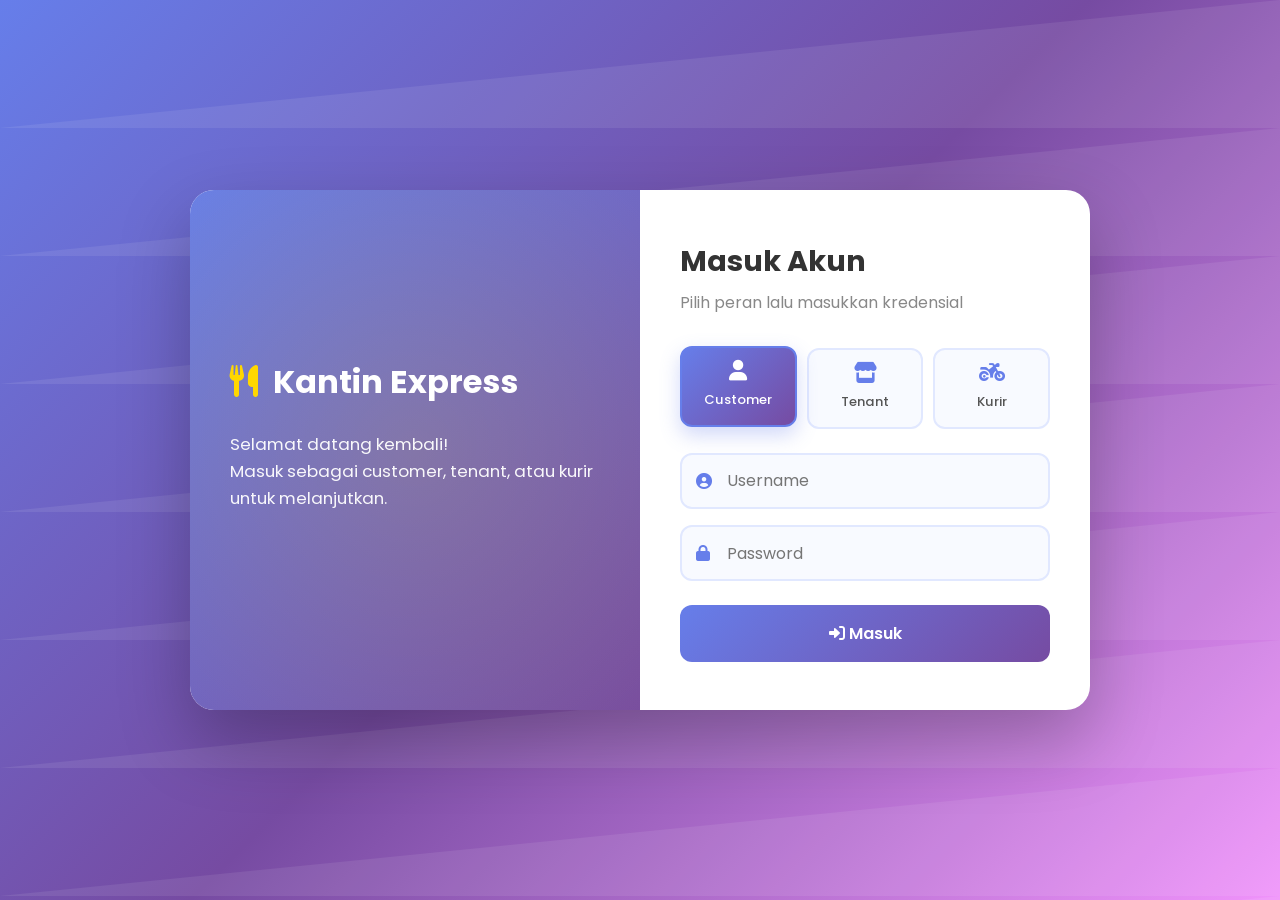
==== dashboard-kurir.html @ 866d2f50 "first commit" ====
<!DOCTYPE html>
<html lang="id">
<head>
    <meta charset="UTF-8">
    <meta name="viewport" content="width=device-width, initial-scale=1.0">
    <title>Dashboard Kurir - Kantin Express</title>
    <link href="https://fonts.googleapis.com/css2?family=Poppins:wght@300;400;500;600;700&display=swap" rel="stylesheet">
    <link rel="stylesheet" href="https://cdnjs.cloudflare.com/ajax/libs/font-awesome/6.0.0/css/all.min.css">
    <link rel="stylesheet" href="shared.css">
    <style>
        .page-header {
            background: linear-gradient(135deg, #667eea 0%, #764ba2 100%);
            color: white;
            padding: 2.5rem 0;
            margin-top: 80px;
        }
        .page-header-inner {
            max-width: 1200px;
            margin: 0 auto;
            padding: 0 2rem;
            display: flex;
            justify-content: space-between;
            align-items: center;
            flex-wrap: wrap;
            gap: 1.5rem;
        }
        .page-title { font-size: 2rem; font-weight: 700; }
        .page-subtitle { opacity: 0.9; margin-top: 0.3rem; }

        /* On/Off Toggle */
        .toggle-wrapper {
            background: rgba(255,255,255,0.15);
            backdrop-filter: blur(10px);
            padding: 1.2rem 1.8rem;
            border-radius: 16px;
            display: flex;
            align-items: center;
            gap: 1.2rem;
            border: 1px solid rgba(255,255,255,0.25);
        }
        .toggle-label {
            font-weight: 600;
        }
        .toggle-status {
            font-size: 0.82rem;
            opacity: 0.9;
        }
        .toggle-switch {
            position: relative;
            width: 70px;
            height: 36px;
            background: rgba(255,255,255,0.25);
            border-radius: 36px;
            cursor: pointer;
            transition: background 0.3s;
        }
        .toggle-switch.on { background: #00b894; }
        .toggle-slider {
            position: absolute;
            top: 4px;
            left: 4px;
            width: 28px;
            height: 28px;
            background: white;
            border-radius: 50%;
            transition: transform 0.3s ease;
            box-shadow: 0 3px 10px rgba(0,0,0,0.2);
            display: flex;
            align-items: center;
            justify-content: center;
        }
        .toggle-switch.on .toggle-slider { transform: translateX(34px); }
        .toggle-slider i {
            color: #667eea;
            font-size: 0.8rem;
        }
        .toggle-switch.on .toggle-slider i {
            color: #00b894;
        }

        .stats-row {
            display: flex;
            gap: 1rem;
            flex-wrap: wrap;
        }
        .stat-card {
            background: rgba(255,255,255,0.15);
            padding: 0.8rem 1.2rem;
            border-radius: 12px;
            backdrop-filter: blur(10px);
            border: 1px solid rgba(255,255,255,0.2);
            min-width: 110px;
        }
        .stat-value { font-size: 1.6rem; font-weight: 700; }
        .stat-label { font-size: 0.82rem; opacity: 0.9; }

        .main-content {
            max-width: 1200px;
            margin: 0 auto;
            padding: 2.5rem 2rem;
        }

        .section-heading {
            display: flex;
            align-items: center;
            gap: 0.8rem;
            margin-bottom: 1.5rem;
            font-size: 1.4rem;
            color: #333;
            font-weight: 600;
        }
        .section-heading i { color: #667eea; }

        /* Off State Notice */
        .off-notice {
            background: linear-gradient(135deg, #ffe5e8, #fff3cd);
            border-left: 4px solid #ff6b6b;
            padding: 1.5rem;
            border-radius: 14px;
            margin-bottom: 2rem;
            display: flex;
            align-items: center;
            gap: 1rem;
        }
        .off-notice i { font-size: 2rem; color: #ff6b6b; }
        .off-notice h3 { color: #333; margin-bottom: 0.2rem; }
        .off-notice p { color: #666; font-size: 0.92rem; }

        /* Pickup Cards */
        .pickup-grid {
            display: grid;
            grid-template-columns: repeat(auto-fill, minmax(380px, 1fr));
            gap: 1.5rem;
        }
        .pickup-card {
            background: white;
            border-radius: 18px;
            box-shadow: 0 10px 30px rgba(0,0,0,0.08);
            overflow: hidden;
            transition: all 0.3s;
            position: relative;
        }
        .pickup-card:hover { transform: translateY(-5px); box-shadow: 0 20px 50px rgba(255,107,107,0.18); }
        .pickup-card::before {
            content: '';
            position: absolute;
            top: 0; left: 0; right: 0;
            height: 5px;
            background: linear-gradient(90deg, #ff6b6b, #ffd93d);
        }
        .pickup-header {
            padding: 1.2rem 1.5rem;
            border-bottom: 1px solid #f0f1ff;
            display: flex;
            justify-content: space-between;
            align-items: center;
            flex-wrap: wrap;
            gap: 0.5rem;
        }
        .pickup-id { font-weight: 700; color: #ff6b6b; font-size: 1.05rem; }
        .pickup-time { font-size: 0.82rem; color: #888; }

        .pickup-body { padding: 1.2rem 1.5rem; }

        .pickup-customer {
            background: #f8faff;
            padding: 1rem 1.2rem;
            border-radius: 12px;
            margin-bottom: 1rem;
            border-left: 4px solid #667eea;
        }
        .pickup-customer h4 {
            color: #667eea;
            font-size: 0.9rem;
            margin-bottom: 0.5rem;
            text-transform: uppercase;
            letter-spacing: 0.5px;
        }
        .pickup-customer div { padding: 0.2rem 0; font-size: 0.92rem; }
        .pickup-customer i { width: 20px; color: #667eea; }

        .pickup-warungs {
            background: linear-gradient(135deg, #f0f4ff, #faf5ff);
            padding: 1rem 1.2rem;
            border-radius: 12px;
            margin-bottom: 1rem;
        }
        .pickup-warungs h4 {
            color: #764ba2;
            font-size: 0.9rem;
            margin-bottom: 0.5rem;
            text-transform: uppercase;
            letter-spacing: 0.5px;
        }
        .warung-pickup-item {
            padding: 0.5rem 0;
            border-bottom: 1px dashed #d8e0f5;
        }
        .warung-pickup-item:last-child { border-bottom: none; }
        .warung-pickup-name { font-weight: 600; color: #333; font-size: 0.95rem; }
        .warung-pickup-items {
            font-size: 0.85rem;
            color: #666;
            margin-top: 0.2rem;
            padding-left: 1rem;
        }

        .pickup-total {
            display: flex;
            justify-content: space-between;
            padding: 0.7rem 1rem;
            background: #f8faff;
            border-radius: 10px;
            font-weight: 600;
            margin-bottom: 1rem;
        }
        .pickup-total span:last-child { color: #667eea; }

        .pickup-actions {
            display: flex;
            gap: 0.6rem;
        }
        .pickup-actions button {
            flex: 1;
            padding: 0.8rem;
            border: none;
            border-radius: 10px;
            font-weight: 600;
            cursor: pointer;
            transition: all 0.25s;
            font-family: inherit;
            font-size: 0.95rem;
            display: inline-flex;
            align-items: center;
            justify-content: center;
            gap: 0.4rem;
        }
        .btn-pickup { background: linear-gradient(135deg, #ff6b6b, #ffd93d); color: white; }
        .btn-delivered { background: linear-gradient(135deg, #00b894, #00a085); color: white; }
        .pickup-actions button:hover { transform: translateY(-2px); box-shadow: 0 8px 20px rgba(0,0,0,0.15); }
        .pickup-actions button:disabled {
            background: #e1e8ff !important;
            color: #aaa !important;
            cursor: not-allowed;
            transform: none;
            box-shadow: none;
        }

        .kurir-status-tag {
            padding: 0.3rem 0.8rem;
            border-radius: 12px;
            font-size: 0.8rem;
            font-weight: 600;
        }

        .empty-state {
            text-align: center;
            padding: 4rem 2rem;
            color: #999;
            background: white;
            border-radius: 18px;
            box-shadow: 0 10px 30px rgba(0,0,0,0.05);
        }
        .empty-state i { font-size: 4rem; color: #d8e0f5; margin-bottom: 1rem; }
        .empty-state h3 { color: #555; margin-bottom: 0.5rem; }

        @media (max-width: 768px) {
            .main-content { padding: 2rem 1rem; }
            .pickup-grid { grid-template-columns: 1fr; }
        }
    </style>
</head>
<body>
    <!-- Navbar -->
    <nav class="navbar">
        <div class="nav-container">
            <a href="dashboard-kurir.html" class="logo">
                <i class="fas fa-utensils"></i>
                Kantin Express
                <span style="font-size:0.7rem; background:#ffd700; color:#333; padding:0.1rem 0.6rem; border-radius:10px; margin-left:0.4rem; vertical-align:middle;">KURIR</span>
            </a>
            <ul class="nav-menu">
                <li><span class="user-info"><i class="fas fa-motorcycle"></i> <span id="kurirName">Kurir</span></span></li>
                <li><button class="nav-link" onclick="logout()"><i class="fas fa-sign-out-alt"></i> <span>Logout</span></button></li>
            </ul>
        </div>
    </nav>

    <!-- Page Header -->
    <section class="page-header">
        <div class="page-header-inner">
            <div>
                <h1 class="page-title">Dashboard Kurir</h1>
                <p class="page-subtitle">Aktifkan status untuk menerima pesanan</p>
            </div>
            <div class="toggle-wrapper">
                <div>
                    <div class="toggle-label">Status Kurir</div>
                    <div class="toggle-status" id="toggleStatus">OFFLINE</div>
                </div>
                <div class="toggle-switch" id="toggleSwitch" onclick="toggleKurir()">
                    <div class="toggle-slider"><i class="fas fa-power-off"></i></div>
                </div>
            </div>
            <div class="stats-row">
                <div class="stat-card">
                    <div class="stat-value" id="statReady">0</div>
                    <div class="stat-label">Siap Pickup</div>
                </div>
                <div class="stat-card">
                    <div class="stat-value" id="statOngoing">0</div>
                    <div class="stat-label">Sedang Antar</div>
                </div>
                <div class="stat-card">
                    <div class="stat-value" id="statDone">0</div>
                    <div class="stat-label">Selesai</div>
                </div>
            </div>
        </div>
    </section>

    <!-- Main -->
    <main class="main-content">
        <div id="contentArea"></div>
    </main>

    <script src="app.js"></script>
    <script>
        const user = requireRole('kurir');
        if (user) document.getElementById('kurirName').textContent = user.name;

        /* ---------- Toggle On/Off ---------- */
        function refreshToggleUI() {
            const status = getKurirStatus();
            const sw = document.getElementById('toggleSwitch');
            const lbl = document.getElementById('toggleStatus');
            if (status === 'on') {
                sw.classList.add('on');
                lbl.textContent = 'ONLINE - Siap Menerima';
            } else {
                sw.classList.remove('on');
                lbl.textContent = 'OFFLINE';
            }
        }

        function toggleKurir() {
            const cur = getKurirStatus();
            const next = cur === 'on' ? 'off' : 'on';
            setKurirStatus(next);
            refreshToggleUI();
            renderPickups();
            showToast(next === 'on' ? 'Anda online — siap menerima pesanan!' : 'Anda offline');
        }

        /* ---------- Pickup orders: orders where ALL warungs have status >= 3 (siap pickup) ---------- */
        function getPickupOrders() {
            const all = getOrders();
            return all
                .filter(o => {
                    const warungIds = Object.keys(o.statusByWarung);
                    // Show only when every warung has marked siap pickup (>= 3)
                    return warungIds.length > 0 && warungIds.every(wid => (o.statusByWarung[wid] ?? 0) >= 3);
                })
                .sort((a, b) => new Date(b.createdAt) - new Date(a.createdAt));
        }

        function renderPickups() {
            const isOnline = getKurirStatus() === 'on';
            const orders = getPickupOrders();

            const ready = orders.filter(o => o.kurirStatus === 0).length;
            const ongoing = orders.filter(o => o.kurirStatus === 1).length;
            const done = orders.filter(o => o.kurirStatus === 2).length;
            document.getElementById('statReady').textContent = ready;
            document.getElementById('statOngoing').textContent = ongoing;
            document.getElementById('statDone').textContent = done;

            const container = document.getElementById('contentArea');

            if (!isOnline) {
                container.innerHTML = `
                    <div class="off-notice">
                        <i class="fas fa-power-off"></i>
                        <div>
                            <h3>Status Anda OFFLINE</h3>
                            <p>Aktifkan toggle di atas agar bisa melihat dan menerima pesanan yang siap pickup.</p>
                        </div>
                    </div>`;
                return;
            }

            // Only show active (not yet delivered) by default — but include ongoing
            const activeOrders = orders.filter(o => o.kurirStatus < 2);

            let html = `<div class="section-heading"><i class="fas fa-box"></i> Pesanan Siap Pickup</div>`;

            if (activeOrders.length === 0) {
                html += `
                    <div class="empty-state">
                        <i class="fas fa-clipboard-check"></i>
                        <h3>Belum Ada Pesanan</h3>
                        <p>Pesanan akan muncul saat tenant menandai status "Siap Pickup".</p>
                    </div>`;
                container.innerHTML = html;
                return;
            }

            html += `<div class="pickup-grid">`;
            activeOrders.forEach(o => {
                const time = new Date(o.createdAt).toLocaleString('id-ID', {
                    day: '2-digit', month: 'short', hour: '2-digit', minute: '2-digit'
                });

                // Group items by warung
                const groups = {};
                o.items.forEach(it => {
                    if (!groups[it.warungId]) groups[it.warungId] = { name: it.warungName, items: [] };
                    groups[it.warungId].items.push(it);
                });

                let warungsHtml = '';
                Object.values(groups).forEach(g => {
                    const itemsList = g.items.map(it => `${it.name} (x${it.qty})`).join(', ');
                    warungsHtml += `
                        <div class="warung-pickup-item">
                            <div class="warung-pickup-name"><i class="fas fa-store" style="color:#764ba2;"></i> ${g.name}</div>
                            <div class="warung-pickup-items">${itemsList}</div>
                        </div>`;
                });

                let kurirStatusTag = '';
                if (o.kurirStatus === 0) kurirStatusTag = '<span class="kurir-status-tag status-siap">Menunggu Diambil</span>';
                else if (o.kurirStatus === 1) kurirStatusTag = '<span class="kurir-status-tag status-pickup">Sedang Diantar</span>';

                html += `
                    <div class="pickup-card">
                        <div class="pickup-header">
                            <div>
                                <div class="pickup-id">${o.id}</div>
                                <div class="pickup-time"><i class="far fa-clock"></i> ${time}</div>
                            </div>
                            ${kurirStatusTag}
                        </div>
                        <div class="pickup-body">
                            <div class="pickup-customer">
                                <h4><i class="fas fa-user"></i> Data Pemesan</h4>
                                <div><i class="fas fa-user"></i> <strong>${o.customer.nama}</strong></div>
                                <div><i class="fas fa-phone"></i> ${o.customer.telp}</div>
                                <div><i class="fas fa-map-marker-alt"></i> ${o.customer.lokasi}</div>
                                ${o.customer.notes ? `<div><i class="fas fa-sticky-note"></i> <em>${o.customer.notes}</em></div>` : ''}
                            </div>
                            <div class="pickup-warungs">
                                <h4><i class="fas fa-shopping-bag"></i> Pickup Dari</h4>
                                ${warungsHtml}
                            </div>
                            <div class="pickup-total">
                                <span>Total Pesanan (termasuk argo kurir)</span>
                                <span>${formatRupiah(o.total)}</span>
                            </div>
                            <div class="pickup-actions">
                                <button class="btn-pickup" onclick="setKurirOrderStatus('${o.id}', 1)" ${o.kurirStatus >= 1 ? 'disabled' : ''}>
                                    <i class="fas fa-hands"></i> Ambil Pesanan
                                </button>
                                <button class="btn-delivered" onclick="setKurirOrderStatus('${o.id}', 2)" ${o.kurirStatus < 1 || o.kurirStatus >= 2 ? 'disabled' : ''}>
                                    <i class="fas fa-check-circle"></i> Selesai Antar
                                </button>
                            </div>
                        </div>
                    </div>`;
            });
            html += `</div>`;
            container.innerHTML = html;
        }

        function setKurirOrderStatus(orderId, newStatus) {
            const all = getOrders();
            const o = all.find(x => x.id === orderId);
            if (!o) return;
            o.kurirStatus = newStatus;
            saveOrders(all);
            renderPickups();
            showToast(newStatus === 1 ? 'Pesanan berhasil diambil!' : 'Pesanan selesai diantar!');
        }

        refreshToggleUI();
        renderPickups();
        // Auto-refresh every 4s to catch new ready-pickup orders
        setInterval(renderPickups, 4000);

        // Navbar scroll
        window.addEventListener('scroll', () => {
            const navbar = document.querySelector('.navbar');
            if (window.scrollY > 100) {
                navbar.style.background = 'rgba(102, 126, 234, 0.95)';
            } else {
                navbar.style.background = 'linear-gradient(135deg, #667eea 0%, #764ba2 100%)';
            }
        });
    </script>
</body>
</html>
---- shared.css ----
/* ===== SHARED THEME - Kantin Express ===== */
* {
    margin: 0;
    padding: 0;
    box-sizing: border-box;
}

body {
    font-family: 'Poppins', sans-serif;
    line-height: 1.6;
    color: #333;
    background: #f8f9ff;
}

/* ===== Navbar ===== */
.navbar {
    position: fixed;
    top: 0;
    width: 100%;
    background: linear-gradient(135deg, #667eea 0%, #764ba2 100%);
    padding: 1rem 0;
    z-index: 1000;
    box-shadow: 0 2px 20px rgba(0,0,0,0.1);
    backdrop-filter: blur(10px);
}

.nav-container {
    max-width: 1200px;
    margin: 0 auto;
    display: flex;
    justify-content: space-between;
    align-items: center;
    padding: 0 2rem;
}

.logo {
    font-size: 1.8rem;
    font-weight: 700;
    color: white;
    text-decoration: none;
}

.logo i {
    color: #ffd700;
    margin-right: 0.5rem;
}

.nav-menu {
    display: flex;
    list-style: none;
    gap: 2rem;
    align-items: center;
}

.nav-link {
    color: white;
    text-decoration: none;
    font-weight: 500;
    transition: all 0.3s ease;
    position: relative;
    cursor: pointer;
    background: none;
    border: none;
    font-family: inherit;
    font-size: 1rem;
}

.nav-link:hover {
    color: #ffd700;
    transform: translateY(-2px);
}

.nav-link i {
    margin-right: 0.5rem;
}

.cart-badge {
    background: #ff4757;
    color: white;
    border-radius: 50%;
    padding: 0.1rem 0.45rem;
    font-size: 0.75rem;
    margin-left: 0.3rem;
    font-weight: 600;
}

.user-info {
    color: white;
    font-weight: 500;
    display: flex;
    align-items: center;
    gap: 0.5rem;
}

/* ===== Common Buttons ===== */
.btn-primary {
    background: linear-gradient(135deg, #667eea, #764ba2);
    color: white;
    border: none;
    padding: 0.85rem 1.8rem;
    border-radius: 12px;
    font-size: 1rem;
    font-weight: 600;
    cursor: pointer;
    transition: all 0.3s ease;
    font-family: inherit;
}

.btn-primary:hover {
    transform: translateY(-2px);
    box-shadow: 0 10px 25px rgba(102, 126, 234, 0.4);
}

.btn-secondary {
    background: #f0f1ff;
    color: #667eea;
    border: 2px solid #667eea;
    padding: 0.75rem 1.6rem;
    border-radius: 12px;
    font-weight: 600;
    cursor: pointer;
    transition: all 0.3s ease;
    font-family: inherit;
}

.btn-secondary:hover {
    background: #667eea;
    color: white;
}

.btn-danger {
    background: #ff4757;
    color: white;
    border: none;
    padding: 0.6rem 1.2rem;
    border-radius: 10px;
    font-weight: 600;
    cursor: pointer;
    transition: all 0.3s ease;
    font-family: inherit;
}

.btn-danger:hover {
    background: #e63946;
}

.btn-success {
    background: linear-gradient(135deg, #00b894, #00a085);
    color: white;
    border: none;
    padding: 0.75rem 1.5rem;
    border-radius: 10px;
    font-weight: 600;
    cursor: pointer;
    transition: all 0.3s ease;
    font-family: inherit;
}

.btn-success:hover {
    transform: translateY(-2px);
    box-shadow: 0 8px 20px rgba(0, 184, 148, 0.4);
}

/* ===== Modal Overlay (Reusable) ===== */
.modal-overlay {
    position: fixed;
    top: 0; left: 0; right: 0; bottom: 0;
    background: rgba(30, 20, 60, 0.6);
    backdrop-filter: blur(5px);
    z-index: 2000;
    display: none;
    align-items: center;
    justify-content: center;
    padding: 1rem;
    animation: fadeIn 0.25s ease;
}

.modal-overlay.active {
    display: flex;
}

.modal-card {
    background: white;
    border-radius: 20px;
    max-width: 600px;
    width: 100%;
    max-height: 90vh;
    overflow-y: auto;
    box-shadow: 0 25px 60px rgba(0,0,0,0.3);
    animation: slideUp 0.3s ease;
}

.modal-header {
    background: linear-gradient(135deg, #667eea 0%, #764ba2 100%);
    color: white;
    padding: 1.5rem 2rem;
    border-radius: 20px 20px 0 0;
    display: flex;
    justify-content: space-between;
    align-items: center;
    position: sticky;
    top: 0;
    z-index: 5;
}

.modal-header h2 {
    font-size: 1.4rem;
    font-weight: 600;
}

.modal-close {
    background: rgba(255,255,255,0.2);
    border: none;
    color: white;
    width: 36px;
    height: 36px;
    border-radius: 50%;
    cursor: pointer;
    font-size: 1.1rem;
    transition: all 0.2s;
}

.modal-close:hover {
    background: rgba(255,255,255,0.35);
    transform: rotate(90deg);
}

.modal-body {
    padding: 2rem;
}

@keyframes fadeIn {
    from { opacity: 0; }
    to { opacity: 1; }
}

@keyframes slideUp {
    from { opacity: 0; transform: translateY(40px); }
    to { opacity: 1; transform: translateY(0); }
}

/* ===== Form ===== */
.form-group {
    margin-bottom: 1.2rem;
}

.form-group label {
    display: block;
    margin-bottom: 0.5rem;
    font-weight: 500;
    color: #444;
}

.form-input,
.form-textarea {
    width: 100%;
    padding: 0.85rem 1rem;
    border: 2px solid #e1e8ff;
    border-radius: 12px;
    font-size: 1rem;
    font-family: inherit;
    outline: none;
    transition: all 0.3s ease;
    background: #f8faff;
}

.form-input:focus,
.form-textarea:focus {
    border-color: #667eea;
    box-shadow: 0 0 0 3px rgba(102, 126, 234, 0.1);
    background: white;
}

.form-textarea {
    resize: vertical;
    min-height: 80px;
}

/* ===== Toast Notification ===== */
.toast {
    position: fixed;
    top: 100px;
    right: 2rem;
    background: linear-gradient(135deg, #00b894, #00a085);
    color: white;
    padding: 1rem 1.5rem;
    border-radius: 12px;
    box-shadow: 0 10px 30px rgba(0,0,0,0.2);
    z-index: 3000;
    opacity: 0;
    transform: translateX(400px);
    transition: all 0.4s ease;
    font-weight: 500;
}

.toast.show {
    opacity: 1;
    transform: translateX(0);
}

.toast.error {
    background: linear-gradient(135deg, #ff4757, #e63946);
}

/* ===== Status Badges ===== */
.status-badge {
    padding: 0.35rem 0.9rem;
    border-radius: 20px;
    font-size: 0.85rem;
    font-weight: 600;
    display: inline-block;
}

.status-menunggu { background: #fff3cd; color: #856404; }
.status-diterima { background: #cce5ff; color: #004085; }
.status-diproses { background: #ffe0b2; color: #e65100; }
.status-siap     { background: #d4edda; color: #155724; }
.status-pickup   { background: #e0c3fc; color: #5b21b6; }
.status-selesai  { background: #c8e6c9; color: #1b5e20; }

/* ===== Responsive ===== */
@media (max-width: 768px) {
    .nav-menu { gap: 1rem; }
    .nav-container { padding: 0 1rem; }
    .logo { font-size: 1.4rem; }
    .nav-link span { display: none; }
    .modal-body { padding: 1.5rem; }
}
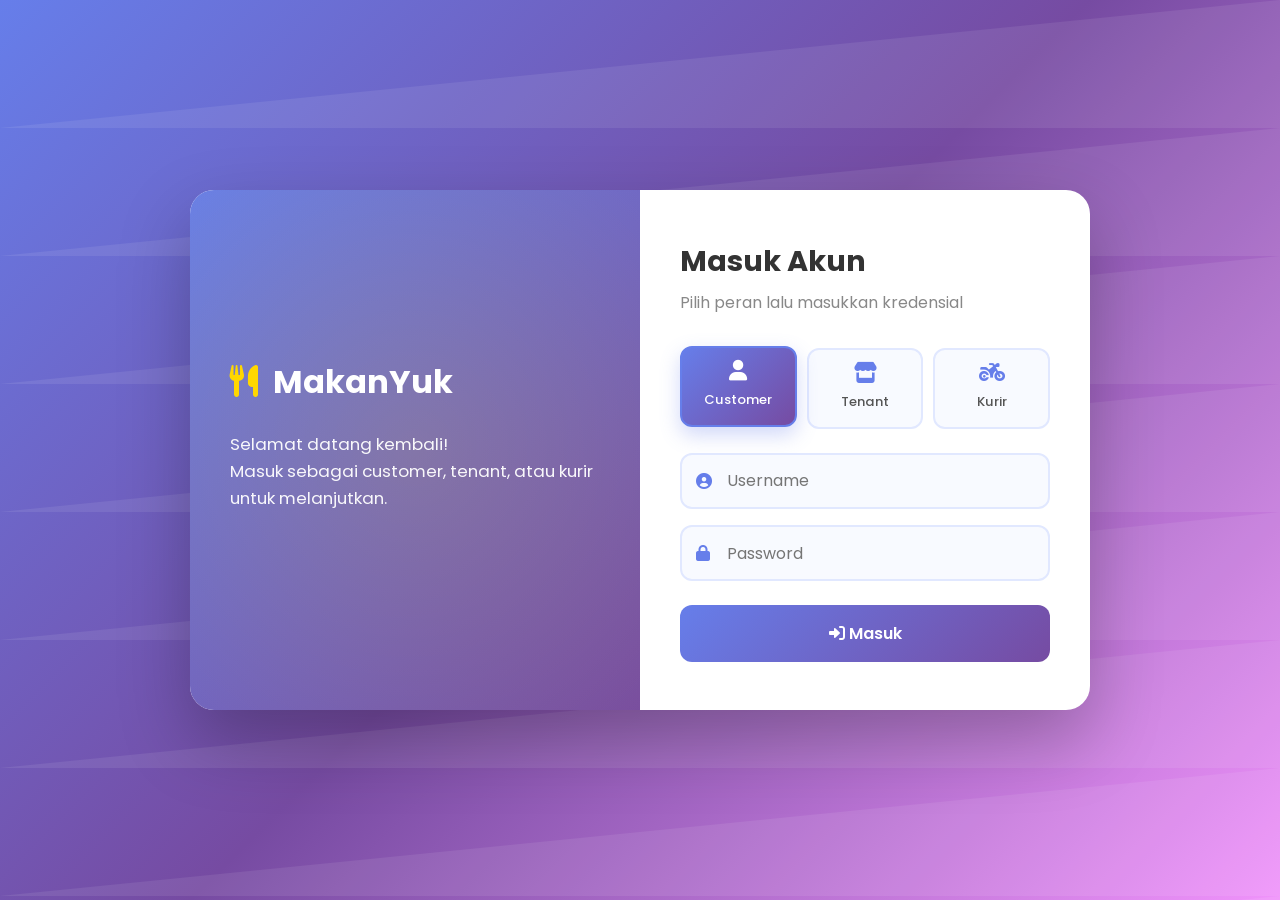
==== commit 1a975c57: "update" ====
--- a/dashboard-kurir.html
+++ b/dashboard-kurir.html
@@ -3,7 +3,7 @@
 <head>
     <meta charset="UTF-8">
     <meta name="viewport" content="width=device-width, initial-scale=1.0">
-    <title>Dashboard Kurir - Kantin Express</title>
+    <title>Dashboard Kurir - MakanYuk</title>
     <link href="https://fonts.googleapis.com/css2?family=Poppins:wght@300;400;500;600;700&display=swap" rel="stylesheet">
     <link rel="stylesheet" href="https://cdnjs.cloudflare.com/ajax/libs/font-awesome/6.0.0/css/all.min.css">
     <link rel="stylesheet" href="shared.css">
@@ -276,7 +276,7 @@
         <div class="nav-container">
             <a href="dashboard-kurir.html" class="logo">
                 <i class="fas fa-utensils"></i>
-                Kantin Express
+                MakanYuk
                 <span style="font-size:0.7rem; background:#ffd700; color:#333; padding:0.1rem 0.6rem; border-radius:10px; margin-left:0.4rem; vertical-align:middle;">KURIR</span>
             </a>
             <ul class="nav-menu">
@@ -357,6 +357,11 @@
             const all = getOrders();
             return all
                 .filter(o => {
+                    // [TAMBAHAN BARU] Filter agar hanya pesanan 'antar' yang masuk ke kurir
+                    if (o.deliveryMethod === 'pickup') {
+                        return false; 
+                    }
+
                     const warungIds = Object.keys(o.statusByWarung);
                     // Show only when every warung has marked siap pickup (>= 3)
                     return warungIds.length > 0 && warungIds.every(wid => (o.statusByWarung[wid] ?? 0) >= 3);
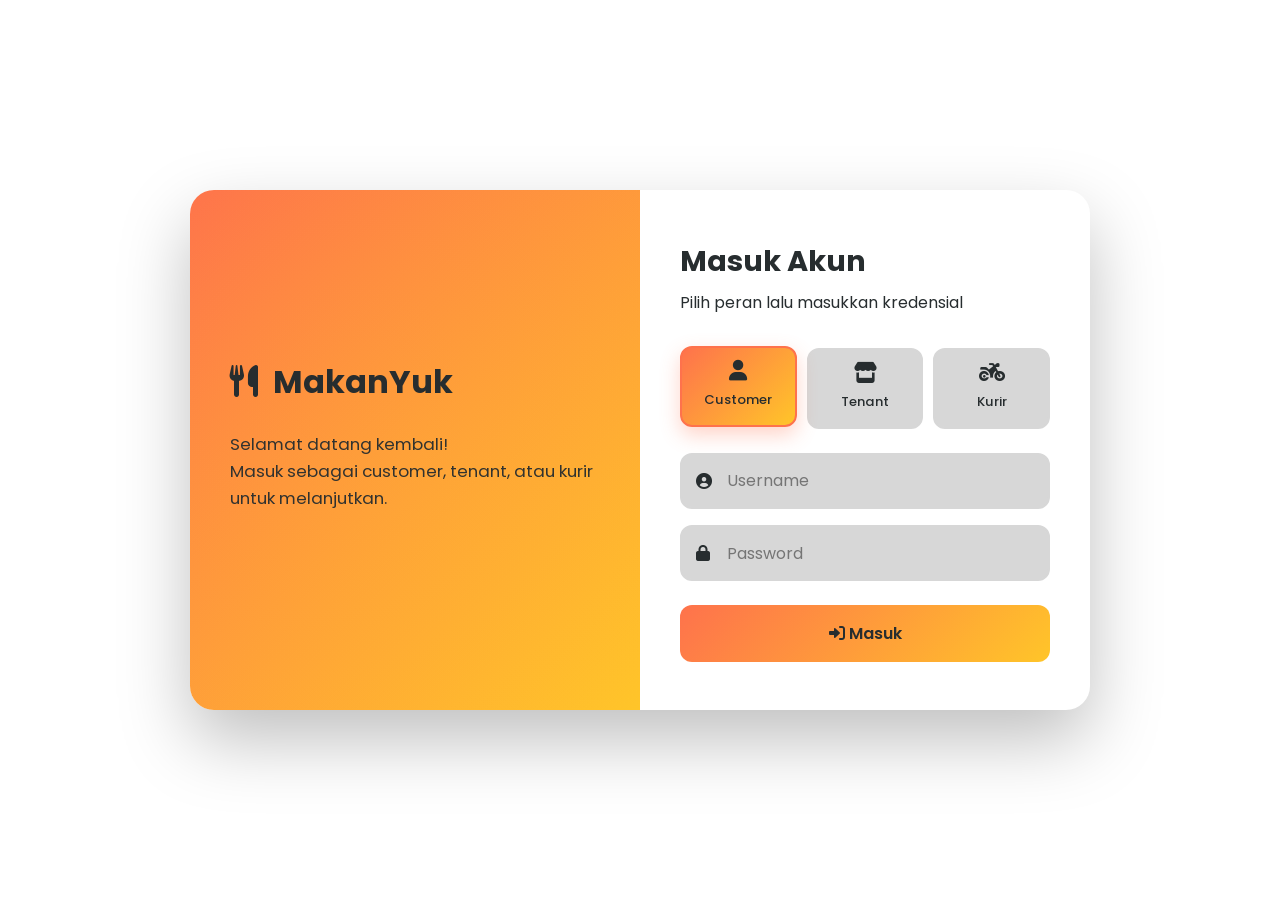
==== commit f57ee3fd: "update: color theme" ====
--- a/dashboard-kurir.html
+++ b/dashboard-kurir.html
@@ -9,8 +9,8 @@
     <link rel="stylesheet" href="shared.css">
     <style>
         .page-header {
-            background: linear-gradient(135deg, #667eea 0%, #764ba2 100%);
-            color: white;
+            background: linear-gradient(135deg, #FE724C 0%, #FFC529 100%);
+            color: #272D2F;
             padding: 2.5rem 0;
             margin-top: 80px;
         }
@@ -29,14 +29,14 @@
 
         /* On/Off Toggle */
         .toggle-wrapper {
-            background: rgba(255,255,255,0.15);
+            background: rgba(255,255,255,0.35);
             backdrop-filter: blur(10px);
             padding: 1.2rem 1.8rem;
             border-radius: 16px;
             display: flex;
             align-items: center;
             gap: 1.2rem;
-            border: 1px solid rgba(255,255,255,0.25);
+            border: 1px solid rgba(39,45,47,0.18);
         }
         .toggle-label {
             font-weight: 600;
@@ -49,12 +49,12 @@
             position: relative;
             width: 70px;
             height: 36px;
-            background: rgba(255,255,255,0.25);
+            background: rgba(39,45,47,0.18);
             border-radius: 36px;
             cursor: pointer;
             transition: background 0.3s;
         }
-        .toggle-switch.on { background: #00b894; }
+        .toggle-switch.on { background: #FE724C; }
         .toggle-slider {
             position: absolute;
             top: 4px;
@@ -71,11 +71,11 @@
         }
         .toggle-switch.on .toggle-slider { transform: translateX(34px); }
         .toggle-slider i {
-            color: #667eea;
+            color: #272D2F;
             font-size: 0.8rem;
         }
         .toggle-switch.on .toggle-slider i {
-            color: #00b894;
+            color: #272D2F;
         }
 
         .stats-row {
@@ -84,11 +84,11 @@
             flex-wrap: wrap;
         }
         .stat-card {
-            background: rgba(255,255,255,0.15);
+            background: rgba(255,255,255,0.35);
             padding: 0.8rem 1.2rem;
             border-radius: 12px;
             backdrop-filter: blur(10px);
-            border: 1px solid rgba(255,255,255,0.2);
+            border: 1px solid rgba(39,45,47,0.18);
             min-width: 110px;
         }
         .stat-value { font-size: 1.6rem; font-weight: 700; }
@@ -106,15 +106,15 @@
             gap: 0.8rem;
             margin-bottom: 1.5rem;
             font-size: 1.4rem;
-            color: #333;
+            color: #272D2F;
             font-weight: 600;
         }
-        .section-heading i { color: #667eea; }
+        .section-heading i { color: #272D2F; }
 
         /* Off State Notice */
         .off-notice {
-            background: linear-gradient(135deg, #ffe5e8, #fff3cd);
-            border-left: 4px solid #ff6b6b;
+            background: linear-gradient(135deg, #D7D7D7, #FFC529);
+            border-left: 4px solid #FE724C;
             padding: 1.5rem;
             border-radius: 14px;
             margin-bottom: 2rem;
@@ -122,9 +122,9 @@
             align-items: center;
             gap: 1rem;
         }
-        .off-notice i { font-size: 2rem; color: #ff6b6b; }
-        .off-notice h3 { color: #333; margin-bottom: 0.2rem; }
-        .off-notice p { color: #666; font-size: 0.92rem; }
+        .off-notice i { font-size: 2rem; color: #272D2F; }
+        .off-notice h3 { color: #272D2F; margin-bottom: 0.2rem; }
+        .off-notice p { color: #272D2F; font-size: 0.92rem; }
 
         /* Pickup Cards */
         .pickup-grid {
@@ -140,53 +140,53 @@
             transition: all 0.3s;
             position: relative;
         }
-        .pickup-card:hover { transform: translateY(-5px); box-shadow: 0 20px 50px rgba(255,107,107,0.18); }
+        .pickup-card:hover { transform: translateY(-5px); box-shadow: 0 20px 50px rgba(254,114,76,0.18); }
         .pickup-card::before {
             content: '';
             position: absolute;
             top: 0; left: 0; right: 0;
             height: 5px;
-            background: linear-gradient(90deg, #ff6b6b, #ffd93d);
+            background: linear-gradient(90deg, #FE724C, #FFC529);
         }
         .pickup-header {
             padding: 1.2rem 1.5rem;
-            border-bottom: 1px solid #f0f1ff;
+            border-bottom: 1px solid #D7D7D7;
             display: flex;
             justify-content: space-between;
             align-items: center;
             flex-wrap: wrap;
             gap: 0.5rem;
         }
-        .pickup-id { font-weight: 700; color: #ff6b6b; font-size: 1.05rem; }
-        .pickup-time { font-size: 0.82rem; color: #888; }
+        .pickup-id { font-weight: 700; color: #272D2F; font-size: 1.05rem; }
+        .pickup-time { font-size: 0.82rem; color: #272D2F; }
 
         .pickup-body { padding: 1.2rem 1.5rem; }
 
         .pickup-customer {
-            background: #f8faff;
+            background: #D7D7D7;
             padding: 1rem 1.2rem;
             border-radius: 12px;
             margin-bottom: 1rem;
-            border-left: 4px solid #667eea;
+            border-left: 4px solid #FE724C;
         }
         .pickup-customer h4 {
-            color: #667eea;
+            color: #272D2F;
             font-size: 0.9rem;
             margin-bottom: 0.5rem;
             text-transform: uppercase;
             letter-spacing: 0.5px;
         }
         .pickup-customer div { padding: 0.2rem 0; font-size: 0.92rem; }
-        .pickup-customer i { width: 20px; color: #667eea; }
+        .pickup-customer i { width: 20px; color: #272D2F; }
 
         .pickup-warungs {
-            background: linear-gradient(135deg, #f0f4ff, #faf5ff);
+            background: linear-gradient(135deg, #D7D7D7, #D7D7D7);
             padding: 1rem 1.2rem;
             border-radius: 12px;
             margin-bottom: 1rem;
         }
         .pickup-warungs h4 {
-            color: #764ba2;
+            color: #272D2F;
             font-size: 0.9rem;
             margin-bottom: 0.5rem;
             text-transform: uppercase;
@@ -194,13 +194,13 @@
         }
         .warung-pickup-item {
             padding: 0.5rem 0;
-            border-bottom: 1px dashed #d8e0f5;
+            border-bottom: 1px dashed #D7D7D7;
         }
         .warung-pickup-item:last-child { border-bottom: none; }
-        .warung-pickup-name { font-weight: 600; color: #333; font-size: 0.95rem; }
+        .warung-pickup-name { font-weight: 600; color: #272D2F; font-size: 0.95rem; }
         .warung-pickup-items {
             font-size: 0.85rem;
-            color: #666;
+            color: #272D2F;
             margin-top: 0.2rem;
             padding-left: 1rem;
         }
@@ -209,12 +209,12 @@
             display: flex;
             justify-content: space-between;
             padding: 0.7rem 1rem;
-            background: #f8faff;
+            background: #D7D7D7;
             border-radius: 10px;
             font-weight: 600;
             margin-bottom: 1rem;
         }
-        .pickup-total span:last-child { color: #667eea; }
+        .pickup-total span:last-child { color: #272D2F; }
 
         .pickup-actions {
             display: flex;
@@ -235,12 +235,13 @@
             justify-content: center;
             gap: 0.4rem;
         }
-        .btn-pickup { background: linear-gradient(135deg, #ff6b6b, #ffd93d); color: white; }
-        .btn-delivered { background: linear-gradient(135deg, #00b894, #00a085); color: white; }
+        .btn-pickup { background: linear-gradient(135deg, #FE724C, #FFC529); color: #272D2F; }
+        .btn-delivered { background: linear-gradient(135deg, #FE724C, #FE724C); color: #272D2F; }
         .pickup-actions button:hover { transform: translateY(-2px); box-shadow: 0 8px 20px rgba(0,0,0,0.15); }
         .pickup-actions button:disabled {
-            background: #e1e8ff !important;
-            color: #aaa !important;
+            background: #D7D7D7 !important;
+            color: #272D2F !important;
+            border: 1px solid rgba(39,45,47,0.18);
             cursor: not-allowed;
             transform: none;
             box-shadow: none;
@@ -256,13 +257,13 @@
         .empty-state {
             text-align: center;
             padding: 4rem 2rem;
-            color: #999;
+            color: #272D2F;
             background: white;
             border-radius: 18px;
             box-shadow: 0 10px 30px rgba(0,0,0,0.05);
         }
-        .empty-state i { font-size: 4rem; color: #d8e0f5; margin-bottom: 1rem; }
-        .empty-state h3 { color: #555; margin-bottom: 0.5rem; }
+        .empty-state i { font-size: 4rem; color: #272D2F; margin-bottom: 1rem; }
+        .empty-state h3 { color: #272D2F; margin-bottom: 0.5rem; }
 
         @media (max-width: 768px) {
             .main-content { padding: 2rem 1rem; }
@@ -277,7 +278,7 @@
             <a href="dashboard-kurir.html" class="logo">
                 <i class="fas fa-utensils"></i>
                 MakanYuk
-                <span style="font-size:0.7rem; background:#ffd700; color:#333; padding:0.1rem 0.6rem; border-radius:10px; margin-left:0.4rem; vertical-align:middle;">KURIR</span>
+                <span style="font-size:0.7rem; background:#FFC529; color:#272D2F; padding:0.1rem 0.6rem; border-radius:10px; margin-left:0.4rem; vertical-align:middle;">KURIR</span>
             </a>
             <ul class="nav-menu">
                 <li><span class="user-info"><i class="fas fa-motorcycle"></i> <span id="kurirName">Kurir</span></span></li>
@@ -428,7 +429,7 @@
                     const itemsList = g.items.map(it => `${it.name} (x${it.qty})`).join(', ');
                     warungsHtml += `
                         <div class="warung-pickup-item">
-                            <div class="warung-pickup-name"><i class="fas fa-store" style="color:#764ba2;"></i> ${g.name}</div>
+                            <div class="warung-pickup-name"><i class="fas fa-store" style="color:#272D2F;"></i> ${g.name}</div>
                             <div class="warung-pickup-items">${itemsList}</div>
                         </div>`;
                 });
@@ -496,9 +497,9 @@
         window.addEventListener('scroll', () => {
             const navbar = document.querySelector('.navbar');
             if (window.scrollY > 100) {
-                navbar.style.background = 'rgba(102, 126, 234, 0.95)';
+                navbar.style.background = 'rgba(254, 114, 76, 0.95)';
             } else {
-                navbar.style.background = 'linear-gradient(135deg, #667eea 0%, #764ba2 100%)';
+                navbar.style.background = 'linear-gradient(135deg, #FE724C 0%, #FFC529 100%)';
             }
         });
     </script>
--- a/shared.css
+++ b/shared.css
@@ -8,8 +8,8 @@
 body {
     font-family: 'Poppins', sans-serif;
     line-height: 1.6;
-    color: #333;
-    background: #f8f9ff;
+    color: #272D2F;
+    background: #D7D7D7;
 }
 
 /* ===== Navbar ===== */
@@ -17,7 +17,7 @@
     position: fixed;
     top: 0;
     width: 100%;
-    background: linear-gradient(135deg, #667eea 0%, #764ba2 100%);
+    background: linear-gradient(135deg, #FE724C 0%, #FFC529 100%);
     padding: 1rem 0;
     z-index: 1000;
     box-shadow: 0 2px 20px rgba(0,0,0,0.1);
@@ -36,12 +36,12 @@
 .logo {
     font-size: 1.8rem;
     font-weight: 700;
-    color: white;
+    color: #272D2F;
     text-decoration: none;
 }
 
 .logo i {
-    color: #ffd700;
+    color: #272D2F;
     margin-right: 0.5rem;
 }
 
@@ -53,7 +53,7 @@
 }
 
 .nav-link {
-    color: white;
+    color: #272D2F;
     text-decoration: none;
     font-weight: 500;
     transition: all 0.3s ease;
@@ -66,7 +66,7 @@
 }
 
 .nav-link:hover {
-    color: #ffd700;
+    color: #272D2F;
     transform: translateY(-2px);
 }
 
@@ -75,8 +75,8 @@
 }
 
 .cart-badge {
-    background: #ff4757;
-    color: white;
+    background: #272D2F;
+    color: #FFC529;
     border-radius: 50%;
     padding: 0.1rem 0.45rem;
     font-size: 0.75rem;
@@ -85,7 +85,7 @@
 }
 
 .user-info {
-    color: white;
+    color: #272D2F;
     font-weight: 500;
     display: flex;
     align-items: center;
@@ -94,9 +94,9 @@
 
 /* ===== Common Buttons ===== */
 .btn-primary {
-    background: linear-gradient(135deg, #667eea, #764ba2);
-    color: white;
-    border: none;
+    background: linear-gradient(135deg, #FE724C, #FFC529);
+    color: #272D2F;
+    border: 1px solid #FE724C;
     padding: 0.85rem 1.8rem;
     border-radius: 12px;
     font-size: 1rem;
@@ -108,13 +108,13 @@
 
 .btn-primary:hover {
     transform: translateY(-2px);
-    box-shadow: 0 10px 25px rgba(102, 126, 234, 0.4);
+    box-shadow: 0 10px 25px rgba(254, 114, 76, 0.4);
 }
 
 .btn-secondary {
-    background: #f0f1ff;
-    color: #667eea;
-    border: 2px solid #667eea;
+    background: white;
+    color: #272D2F;
+    border: 2px solid #FE724C;
     padding: 0.75rem 1.6rem;
     border-radius: 12px;
     font-weight: 600;
@@ -124,13 +124,13 @@
 }
 
 .btn-secondary:hover {
-    background: #667eea;
-    color: white;
+    background: #FE724C;
+    color: #272D2F;
 }
 
 .btn-danger {
-    background: #ff4757;
-    color: white;
+    background: #FE724C;
+    color: #272D2F;
     border: none;
     padding: 0.6rem 1.2rem;
     border-radius: 10px;
@@ -141,12 +141,12 @@
 }
 
 .btn-danger:hover {
-    background: #e63946;
+    background: #FE724C;
 }
 
 .btn-success {
-    background: linear-gradient(135deg, #00b894, #00a085);
-    color: white;
+    background: linear-gradient(135deg, #FE724C, #FE724C);
+    color: #272D2F;
     border: none;
     padding: 0.75rem 1.5rem;
     border-radius: 10px;
@@ -158,14 +158,14 @@
 
 .btn-success:hover {
     transform: translateY(-2px);
-    box-shadow: 0 8px 20px rgba(0, 184, 148, 0.4);
+    box-shadow: 0 8px 20px rgba(254, 114, 76, 0.4);
 }
 
 /* ===== Modal Overlay (Reusable) ===== */
 .modal-overlay {
     position: fixed;
     top: 0; left: 0; right: 0; bottom: 0;
-    background: rgba(30, 20, 60, 0.6);
+    background: rgba(39, 45, 47, 0.6);
     backdrop-filter: blur(5px);
     z-index: 2000;
     display: none;
@@ -191,8 +191,8 @@
 }
 
 .modal-header {
-    background: linear-gradient(135deg, #667eea 0%, #764ba2 100%);
-    color: white;
+    background: linear-gradient(135deg, #FE724C 0%, #FFC529 100%);
+    color: #272D2F;
     padding: 1.5rem 2rem;
     border-radius: 20px 20px 0 0;
     display: flex;
@@ -209,9 +209,9 @@
 }
 
 .modal-close {
-    background: rgba(255,255,255,0.2);
+    background: rgba(39,45,47,0.12);
     border: none;
-    color: white;
+    color: #272D2F;
     width: 36px;
     height: 36px;
     border-radius: 50%;
@@ -248,26 +248,26 @@
     display: block;
     margin-bottom: 0.5rem;
     font-weight: 500;
-    color: #444;
+    color: #272D2F;
 }
 
 .form-input,
 .form-textarea {
     width: 100%;
     padding: 0.85rem 1rem;
-    border: 2px solid #e1e8ff;
+    border: 2px solid #D7D7D7;
     border-radius: 12px;
     font-size: 1rem;
     font-family: inherit;
     outline: none;
     transition: all 0.3s ease;
-    background: #f8faff;
+    background: white;
 }
 
 .form-input:focus,
 .form-textarea:focus {
-    border-color: #667eea;
-    box-shadow: 0 0 0 3px rgba(102, 126, 234, 0.1);
+    border-color: #FE724C;
+    box-shadow: 0 0 0 3px rgba(254, 114, 76, 0.1);
     background: white;
 }
 
@@ -281,8 +281,8 @@
     position: fixed;
     top: 100px;
     right: 2rem;
-    background: linear-gradient(135deg, #00b894, #00a085);
-    color: white;
+    background: linear-gradient(135deg, #FE724C, #FE724C);
+    color: #272D2F;
     padding: 1rem 1.5rem;
     border-radius: 12px;
     box-shadow: 0 10px 30px rgba(0,0,0,0.2);
@@ -299,7 +299,7 @@
 }
 
 .toast.error {
-    background: linear-gradient(135deg, #ff4757, #e63946);
+    background: linear-gradient(135deg, #FE724C, #FE724C);
 }
 
 /* ===== Status Badges ===== */
@@ -309,14 +309,15 @@
     font-size: 0.85rem;
     font-weight: 600;
     display: inline-block;
-}
-
-.status-menunggu { background: #fff3cd; color: #856404; }
-.status-diterima { background: #cce5ff; color: #004085; }
-.status-diproses { background: #ffe0b2; color: #e65100; }
-.status-siap     { background: #d4edda; color: #155724; }
-.status-pickup   { background: #e0c3fc; color: #5b21b6; }
-.status-selesai  { background: #c8e6c9; color: #1b5e20; }
+    border: 1px solid rgba(39,45,47,0.18);
+}
+
+.status-menunggu { background: #FFC529; color: #272D2F; }
+.status-diterima { background: #D7D7D7; color: #272D2F; }
+.status-diproses { background: #FFC529; color: #272D2F; }
+.status-siap     { background: #D7D7D7; color: #272D2F; }
+.status-pickup   { background: #D7D7D7; color: #272D2F; }
+.status-selesai  { background: #D7D7D7; color: #272D2F; }
 
 /* ===== Responsive ===== */
 @media (max-width: 768px) {
